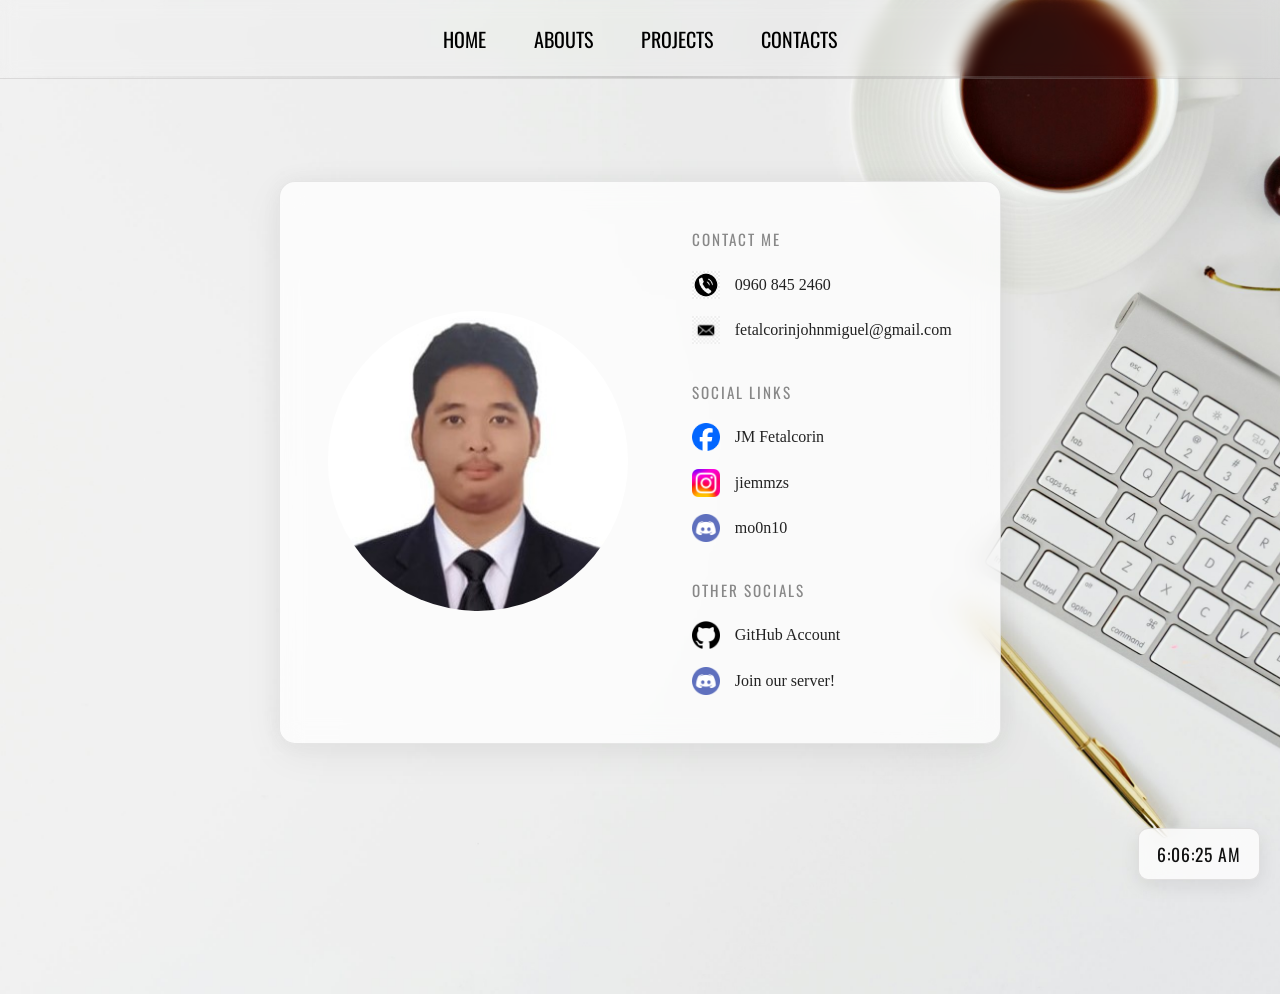
==== contacts.html @ aaa21c91 "Initial commit" ====
<!DOCTYPE html>
<html lang="en">
<head>
    <meta charset="UTF-8">
    <meta name="viewport" content="width=device-width, initial-scale=1.0">
    <title>Contacts | Portfolio</title>
    <link rel="stylesheet" href="style.css">
    <script src="scripts/main.js" defer></script>
</head>
<body id="home">
    <div id="container">
        <div id="currentTime"></div>
        <header>
            <nav>
                <ul>
                    <li><a href="index.html">HOME</a> </li
                        >
                    <li><a href="abouts.html">ABOUTS</a> </li>

                    <li><a href="projects.html">PROJECTS</a> </li>

                    <li><a href="contacts.html">CONTACTS</a> </li>
                </ul>
            </nav>
        </header>
        <section id="contacts">
            <div id="contacts-container">
                <div id="image">
                    <img src="imgs/self.jpg" alt="self-photo">
                </div>
                <div id="details">
                    <h1>CONTACT ME</h1>

                    <div id="other-links" class="contact-item">
                        <img src="imgs/icons/phone.png" alt="email"><h6>0960 845 2460</h6>
                        <img src="imgs/icons/mail.png" alt="email"><h6>fetalcorinjohnmiguel@gmail.com</h6>
                    </div>

                    <h1>SOCIAL LINKS</h1>

                    <div id="socials-links" class="contact-item">
                        <a href="https://web.facebook.com/johnmiguel.loristofetalcorin" target="_blank"><img src="imgs/icons/facebook.png" alt="facebook"></a> <h6>JM Fetalcorin</h6>
                        <a href="https://www.instagram.com/jiemmzs/" target="_blank"><img src="imgs/icons/instagram.png" alt="instagram"></a> <h6>jiemmzs</h6>
                        <a href="https://discord.com" target="_blank"><img src="imgs/icons/discord.png" alt="discord"> </a><h6>mo0n10</h6>
                    </div>

                    <h1>OTHER SOCIALS</h1>

                    <div id="other-links" class="contact-item">
                        <a href="https://github.com/JM21341" target="_blank"><img src="imgs/icons/github.png" alt="instagram"></a> <h6>GitHub Account</h6>
                        <a href="https://discord.gg/7DBaZFUr" target="_blank"><img src="imgs/icons/discord.png" alt="facebook"></a> <h6>Join our server!</h6>
                    </div>
                </div>
            </div>
        </section>
    </div>
</body>
</html>
---- style.css ----
/* FONTS */

@font-face{
    font-family: 'Oswald';
    src: url(fonts/Oswald/static/Oswald-Regular.ttf);
}

@font-face{
    font-family: 'Merriweather';
    src: url(fonts/Merriweather,Oswald/Merriweather-VariableFont_opsz\,wdth\,wght.ttf);
}

/* ----- */

/* GENERAL */

*{
    margin: 0px;
    padding: 0px;
}

body{
    width: 100%;
    background-image: url("imgs/home-bg.jpg");
    background-position: center;
    background-repeat: no-repeat;
    background-size:cover;
}

#container{
    display: flex;
    flex-direction: column;
    min-height: 100vh;
}

header{
    position: fixed;
    width: 100%;
    top: 0;
    left: 0;
    height: fit-content;
    margin-bottom: 2em;
    background-color: transparent;
    backdrop-filter: blur(8px);
    box-shadow: none; 
    z-index: 1000;
}

header::after {
    content: "";
    display: block;
    position: absolute;
    bottom: 0;
    left: 0;
    width: 100%;
    height: 2px; 
    background: linear-gradient(
        to right, 
        rgba(165, 164, 164, 0) 0%, 
        rgba(165, 164, 164, 0.5) 50%, 
        rgba(165, 164, 164, 0) 100%
    );
}

header nav ul{
    display: flex;
    justify-content: center;
    gap: 3rem;
    list-style-type: none;
    padding: 1.5rem 0;
}

header nav ul li a{
    color: rgb(0,0,0);
    text-decoration: none;
    font-family: 'Oswald', sans-serif;
    display: inline-block;
    font-size: 20px;
    transition: color 0.3s ease, border-color 0.3s ease, padding-bottom 0.3s ease;
}

header nav ul li{
    transition: transform 0.3s cubic-bezier(0.25, 0.46, 0.45, 0.94);
}

header nav ul li:hover {
    transform: translateY(-4px); 
}

header nav ul li:hover a {
    color: rgb(105, 105, 105);
    border-bottom-color: rgb(105, 105, 105); 
    padding-bottom: 10px;  
}

/* CLOCK STYLE */

#currentTime {
    position: fixed;
    bottom: 20px;
    right: 20px;
    padding: 12px 18px;
    background: rgba(255, 255, 255, 0.75);
    backdrop-filter: blur(12px);
    border: 1px solid rgba(165, 164, 164, 0.3);
    border-radius: 10px;
    box-shadow: 0 6px 20px rgba(0, 0, 0, 0.08);
    font-family: "Oswald", sans-serif;
    font-size: 1.1rem;
    letter-spacing: 1px;
    color: #111;
    z-index: 9999;
}

/* ------ */

/* ----- */

/* HOME */

body#home{
    overflow: hidden;
}

#home{
    display: flex;
    justify-content: center;
    align-items: center;
    padding: 30px 2rem 4rem 2rem;
    box-sizing: border-box;
    min-height: 100vh;
}

#home #details-container{
    display: flex;
    flex-direction: row;
    align-items: center;
    justify-content: flex-start;
    gap: 4rem;
    max-width: 1000px;
    width: 100%;
    padding: 3rem;
    border-radius: 16px;
    background-color: rgba(255, 255, 255, 0.75); 
    backdrop-filter: blur(12px);
    border: 1px solid rgba(165, 164, 164, 0.25);
    box-shadow: 0 10px 40px rgba(0, 0, 0, 0.06), 
                0 0 20px rgba(165, 164, 164, 0.1); 
}

/* IMAGE EDIT */

#image img{
    width: 300px;
    height: 300px;
    object-fit: cover;
    border-radius: 50%;
}

/* ---- */

/* HOME DETAILS */

#details{
    display: flex;
    flex-direction: column;
    gap: 0rem;
    text-align: left;
    flex: 1; 
}

#details h1{
    font-family: 'Merriweather', sans-serif;
    font-size: 2.8rem;
    color: #111111;
    line-height: 1.2;
}

#details h2 {
    font-family: 'Oswald', serif;
    font-size: 1.5rem;
    font-weight: 300;
    color: #444444;
}

/* ----- */

/* BUTTONS */

#btns {
    display: flex;
    justify-content: center;
    align-items: center;
    gap: 1.5rem;
    margin-top: 2rem;
}

#about-me-btn a, #projects-btn a {
    display: inline-block;
    padding: 0.8rem 1.8rem;
    font-family: 'Oswald', sans-serif;
    text-decoration: none;
    font-size: 0.95rem;
    letter-spacing: 1px;
    border-radius: 6px;
    white-space: nowrap; 
    transition: all 0.25s ease-in-out;
}

#about-me-btn a {
    background-color: #111111;
    color: #ffffff;
    border: 1px solid #111111;
}

#about-me-btn a:hover {
    background-color: transparent;
    color: #111111;
}

/* Outlined Button */
#projects-btn a {
    background-color: transparent;
    color: #111111;
    border: 1px solid #111111;
}

#projects-btn a:hover {
    background-color: #111111;
    color: #ffffff;
}


/* ------ */

/* ----- */

/* ABOUTS PAGE */

body#abouts{
    overflow: auto;
    background-attachment: fixed;
}

#abouts {
    display: flex;
    justify-content: center;
    align-items: flex-start;
    padding: 80px 2rem 4rem 2rem;
    min-height: 100vh;
    box-sizing: border-box;
}

#abouts-container {
    max-width: 950px;
    width: 100%;
    display: flex;
    flex-direction: column;
    gap: 1.8rem;
    align-items: stretch;  
    gap: 2rem;  
    text-align: left;
}

/* DETAILS */

#abouts-container details {
    display: block;
    width: 100%;   
    background-color: rgba(255, 255, 255, 0.75); 
    backdrop-filter: blur(12px);
    border: 1px solid rgba(165, 164, 164, 0.4); 
    border-radius: 8px;
    box-shadow: 0 4px 15px rgba(0, 0, 0, 0.03);
    box-sizing: border-box;
}

#abouts-container details:hover {
    transform: translateY(-2px);
    box-shadow: 0 12px 35px rgba(0, 0, 0, 0.06), 
                0 0 20px rgba(165, 164, 164, 0.15);
}

#abouts-container summary {
    font-family: 'Oswald', sans-serif;
    font-size: 1.4rem;
    color: #030303;
    padding: 1.5rem 2rem;
    cursor: pointer;
    text-align: left;
    user-select: none;
}

#abouts-container details p {
    font-family: 'Merriweather', serif;
    font-size: 1.05rem;
    line-height: 1.8;
    color: #222222;
    text-align: left;           
    padding: 0 2rem 1.8rem 2rem;
    border-top: 1px solid rgba(165, 164, 164, 0.2);
}

/* ------ */

/* ------- */

/* PROJECTS */

body#projects {
    overflow: auto;
    background-attachment: fixed;
}
 
#projects {
    display: flex;
    flex-direction: column;
    align-items: center;
    padding: 100px 2rem 5rem 2rem;
    min-height: 100vh;
    box-sizing: border-box;
}
 
#projects-header {
    text-align: center;
    margin-bottom: 3.5rem;
}
 
#projects-header h1 {
    font-family: 'Merriweather', serif;
    font-size: 2.6rem;
    color: #111111;
    letter-spacing: -0.5px;
}
 
#projects-header p {
    font-family: 'Oswald', sans-serif;
    font-size: 1rem;
    color: #777777;
    margin-top: 0.5rem;
    letter-spacing: 1.5px;
    text-transform: uppercase;
}
 
/* GRID */
 
#projects-container {
    display: grid;
    grid-template-columns: repeat(auto-fill, minmax(280px, 1fr));
    gap: 1.8rem;
    max-width: 1100px;
    width: 100%;
}
 
/* CARD */
 
.project-card {
    position: relative;
    background-color: rgba(255, 255, 255, 0.75);
    backdrop-filter: blur(12px);
    border: 1px solid rgba(165, 164, 164, 0.3);
    border-radius: 12px;
    overflow: hidden;
    cursor: pointer;
    text-decoration: none;
    display: block;
    box-shadow: 0 4px 15px rgba(0, 0, 0, 0.04);
    transition: transform 0.3s cubic-bezier(0.25, 0.46, 0.45, 0.94),
                box-shadow 0.3s ease,
                border-color 0.3s ease;
    height: 220px;
}
 
.project-card:hover {
    transform: translateY(-5px);
    box-shadow: 0 16px 45px rgba(0, 0, 0, 0.1),
                0 0 25px rgba(165, 164, 164, 0.18);
    border-color: rgba(100, 100, 100, 0.25);
}
 
/* CARD INFO (always visible) */
 
.card-info {
    padding: 1.8rem 1.8rem 1.2rem 1.8rem;
    position: relative;
    z-index: 2;
    transition: transform 0.35s cubic-bezier(0.25, 0.46, 0.45, 0.94);
}
 
.project-card:hover .card-info {
    transform: translateY(-8px);
}
 
.card-icon {
    font-size: 1.1rem;
    margin-bottom: 0.8rem;
    opacity: 0.5;
    font-family: 'Oswald', sans-serif;
    letter-spacing: 2px;
    color: #555;
}
 
.card-title {
    font-family: 'Merriweather', serif;
    font-size: 1.2rem;
    color: #111111;
    margin-bottom: 0.5rem;
    line-height: 1.3;
}
 
.card-tags {
    display: flex;
    flex-wrap: wrap;
    gap: 0.4rem;
    margin-top: 0.6rem;
}
 
.card-tag {
    font-family: 'Oswald', sans-serif;
    font-size: 0.7rem;
    letter-spacing: 1px;
    color: #666;
    border: 1px solid rgba(150, 150, 150, 0.35);
    border-radius: 4px;
    padding: 0.15rem 0.55rem;
    text-transform: uppercase;
}
 
/* PREVIEW PEEK (slides up on hover) */
 
.card-preview {
    position: absolute;
    bottom: 0;
    left: 0;
    width: 100%;
    padding: 1rem 1.8rem 1.4rem 1.8rem;
    box-sizing: border-box;
    background: linear-gradient(
        to bottom,
        rgba(255, 255, 255, 0) 0%,
        rgba(255, 255, 255, 0.88) 30%
    );
    transform: translateY(100%);
    transition: transform 0.35s cubic-bezier(0.25, 0.46, 0.45, 0.94),
                opacity 0.3s ease;
    opacity: 0;
    border-top: 1px solid rgba(165, 164, 164, 0.2);
}
 
.project-card:hover .card-preview {
    transform: translateY(0%);
    opacity: 1;
}
 
/* Faux text lines simulating a content preview */
 
.preview-line {
    height: 7px;
    border-radius: 4px;
    background-color: rgba(100, 100, 100, 0.13);
    margin-bottom: 6px;
}
 
.preview-line:nth-child(1) { width: 90%; }
.preview-line:nth-child(2) { width: 75%; }
.preview-line:nth-child(3) { width: 55%; opacity: 0.6; }
 
.preview-dots {
    display: flex;
    gap: 4px;
    margin-top: 8px;
}
 
.preview-dot {
    width: 5px;
    height: 5px;
    border-radius: 50%;
    background-color: rgba(100, 100, 100, 0.25);
}
 
.preview-cta {
    font-family: 'Oswald', sans-serif;
    font-size: 0.75rem;
    letter-spacing: 1.5px;
    color: #444;
    text-transform: uppercase;
    margin-top: 0.6rem;
    display: flex;
    align-items: center;
    gap: 0.4rem;
}
 
.preview-cta::after {
    content: "→";
    transition: transform 0.2s ease;
}
 
.project-card:hover .preview-cta::after {
    transform: translateX(3px);
}
 
/* Empty state if no projects */
 
#projects-empty {
    font-family: 'Oswald', sans-serif;
    font-size: 1rem;
    color: #888;
    letter-spacing: 1px;
    text-align: center;
    margin-top: 4rem;
    opacity: 0.7;
}
 
/* ------- */
 
/* ------- */
 
/* ADD PROJECT BUTTON (lives in the grid) */
 
#add-project-btn {
    display: flex;
    flex-direction: column;
    align-items: center;
    justify-content: center;
    gap: 0.5rem;
    height: 220px;
    background-color: rgba(255, 255, 255, 0.45);
    backdrop-filter: blur(12px);
    border: 1.5px dashed rgba(150, 150, 150, 0.4);
    border-radius: 12px;
    cursor: pointer;
    transition: background-color 0.25s ease,
                border-color 0.25s ease,
                transform 0.3s cubic-bezier(0.25, 0.46, 0.45, 0.94);
}
 
#add-project-btn:hover {
    background-color: rgba(255, 255, 255, 0.7);
    border-color: rgba(100, 100, 100, 0.45);
    transform: translateY(-4px);
}
 
.add-icon {
    font-size: 2rem;
    font-weight: 300;
    color: #888;
    line-height: 1;
    font-family: 'Oswald', sans-serif;
}
 
.add-label {
    font-family: 'Oswald', sans-serif;
    font-size: 0.85rem;
    letter-spacing: 1.5px;
    text-transform: uppercase;
    color: #888;
}
 
/* ------- */
 
/* MODAL BACKDROP */
 
.modal-backdrop {
    display: none;
    position: fixed;
    inset: 0;
    background-color: rgba(0, 0, 0, 0.3);
    backdrop-filter: blur(4px);
    z-index: 2000;
    align-items: center;
    justify-content: center;
    padding: 1rem;
    box-sizing: border-box;
}
 
.modal-backdrop.active {
    display: flex;
}
 
/* MODAL BOX */
 
.modal-box {
    background-color: rgba(255, 255, 255, 0.96);
    border: 1px solid rgba(165, 164, 164, 0.3);
    border-radius: 14px;
    padding: 2.2rem 2.4rem;
    width: 100%;
    max-width: 460px;
    box-shadow: 0 20px 60px rgba(0, 0, 0, 0.12);
    display: flex;
    flex-direction: column;
    gap: 1.2rem;
}
 
.modal-box--wide {
    max-width: 640px;
}
 
.modal-box h2 {
    font-family: 'Merriweather', serif;
    font-size: 1.4rem;
    color: #111;
}
 
/* FORM FIELDS */
 
.modal-field {
    display: flex;
    flex-direction: column;
    gap: 0.35rem;
}
 
.modal-field label {
    font-family: 'Oswald', sans-serif;
    font-size: 0.8rem;
    letter-spacing: 1px;
    text-transform: uppercase;
    color: #555;
}
 
.field-hint {
    font-size: 0.75rem;
    color: #999;
    text-transform: none;
    letter-spacing: 0;
}
 
.modal-field input {
    font-family: 'Merriweather', serif;
    font-size: 0.95rem;
    color: #111;
    padding: 0.65rem 0.9rem;
    border: 1px solid rgba(150, 150, 150, 0.35);
    border-radius: 7px;
    background-color: rgba(255, 255, 255, 0.8);
    outline: none;
    transition: border-color 0.2s ease, box-shadow 0.2s ease;
}
 
.modal-field input:focus {
    border-color: rgba(100, 100, 100, 0.5);
    box-shadow: 0 0 0 3px rgba(100, 100, 100, 0.07);
}
 
.modal-field input::placeholder {
    color: #bbb;
}
 
/* ERROR */
 
.modal-error {
    font-family: 'Oswald', sans-serif;
    font-size: 0.8rem;
    letter-spacing: 0.5px;
    color: #c0392b;
    min-height: 1rem;
}
 
/* MODAL ACTIONS */
 
.modal-actions {
    display: flex;
    justify-content: flex-end;
    gap: 0.8rem;
    margin-top: 0.4rem;
}
 
.btn-ghost {
    font-family: 'Oswald', sans-serif;
    font-size: 0.85rem;
    letter-spacing: 1px;
    text-transform: uppercase;
    padding: 0.65rem 1.4rem;
    border: 1px solid rgba(150, 150, 150, 0.4);
    border-radius: 7px;
    background: transparent;
    color: #555;
    cursor: pointer;
    transition: all 0.2s ease;
}
 
.btn-ghost:hover {
    background-color: rgba(0, 0, 0, 0.04);
    border-color: rgba(100, 100, 100, 0.5);
}
 
.btn-solid {
    font-family: 'Oswald', sans-serif;
    font-size: 0.85rem;
    letter-spacing: 1px;
    text-transform: uppercase;
    padding: 0.65rem 1.4rem;
    border: 1px solid #111;
    border-radius: 7px;
    background-color: #111;
    color: #fff;
    cursor: pointer;
    transition: all 0.2s ease;
}
 
.btn-solid:hover {
    background-color: transparent;
    color: #111;
}
 
/* EXPORT CODE BLOCK */
 
.export-instructions {
    font-family: 'Merriweather', serif;
    font-size: 0.9rem;
    color: #444;
    line-height: 1.7;
}
 
.export-instructions code {
    font-family: monospace;
    background-color: rgba(0,0,0,0.06);
    padding: 0.1rem 0.4rem;
    border-radius: 4px;
    font-size: 0.85rem;
}
 
.export-code {
    background-color: #f5f5f5;
    border: 1px solid rgba(150, 150, 150, 0.25);
    border-radius: 8px;
    padding: 1.2rem;
    font-family: monospace;
    font-size: 0.78rem;
    color: #222;
    overflow-x: auto;
    white-space: pre;
    max-height: 260px;
    overflow-y: auto;
    line-height: 1.6;
}
 
/* ------- */

/* CONTACTS */

body#contacts{
    overflow: hidden;
}

#contacts{
    display: flex;
    justify-content: center;
    align-items: center;
    padding: 30px 2rem 4rem 2rem;
    box-sizing: border-box;
    min-height: 100vh;
}

#contacts #contacts-container{
    display: flex;
    flex-direction: row;
    align-items: center;
    justify-content: flex-start;
    gap: 4rem;
    max-width: 1000px;
    width: 100%;
    padding: 3rem;
    border-radius: 16px;
    background-color: rgba(255, 255, 255, 0.75); 
    backdrop-filter: blur(12px);
    border: 1px solid rgba(165, 164, 164, 0.25);
    box-shadow: 0 10px 40px rgba(0, 0, 0, 0.06), 
                0 0 20px rgba(165, 164, 164, 0.1); 
}

#contacts #details{
    display: flex;
    flex-direction: column;
    gap: 0.4rem;
    text-align: left;
    flex: 1; 
}

#contacts #details h1{
    font-family: 'Oswald', sans-serif;
    font-size: 0.95rem;
    font-weight: 400;
    letter-spacing: 2px;
    text-transform: uppercase;
    color: #888888;
    margin-top: 2rem;
    margin-bottom: 1rem;
}

#contacts #details h1:first-child{
    margin-top: 0;
}

/* ICON + LABEL ROWS */

#socials-links,
#other-links{
    display: grid;
    grid-template-columns: auto 1fr;
    align-items: center;
    column-gap: 0.9rem;
    row-gap: 1.1rem;
}

#socials-links img,
#other-links img{
    width: 28px;
    height: 28px;
    object-fit: contain;
    display: block;
    transition: transform 0.25s ease, opacity 0.25s ease;
}

#socials-links a:hover img,
#other-links img:hover{
    transform: scale(1.12);
}

#socials-links h6,
#other-links h6{
    font-family: 'Merriweather', serif;
    font-size: 1rem;
    font-weight: 400;
    color: #222222;
    margin: 0;
    color: #222222;
    transition: color 0.25s ease;
}

.contact-item:hover h6{
    color: #555555;
}

/* ------ */
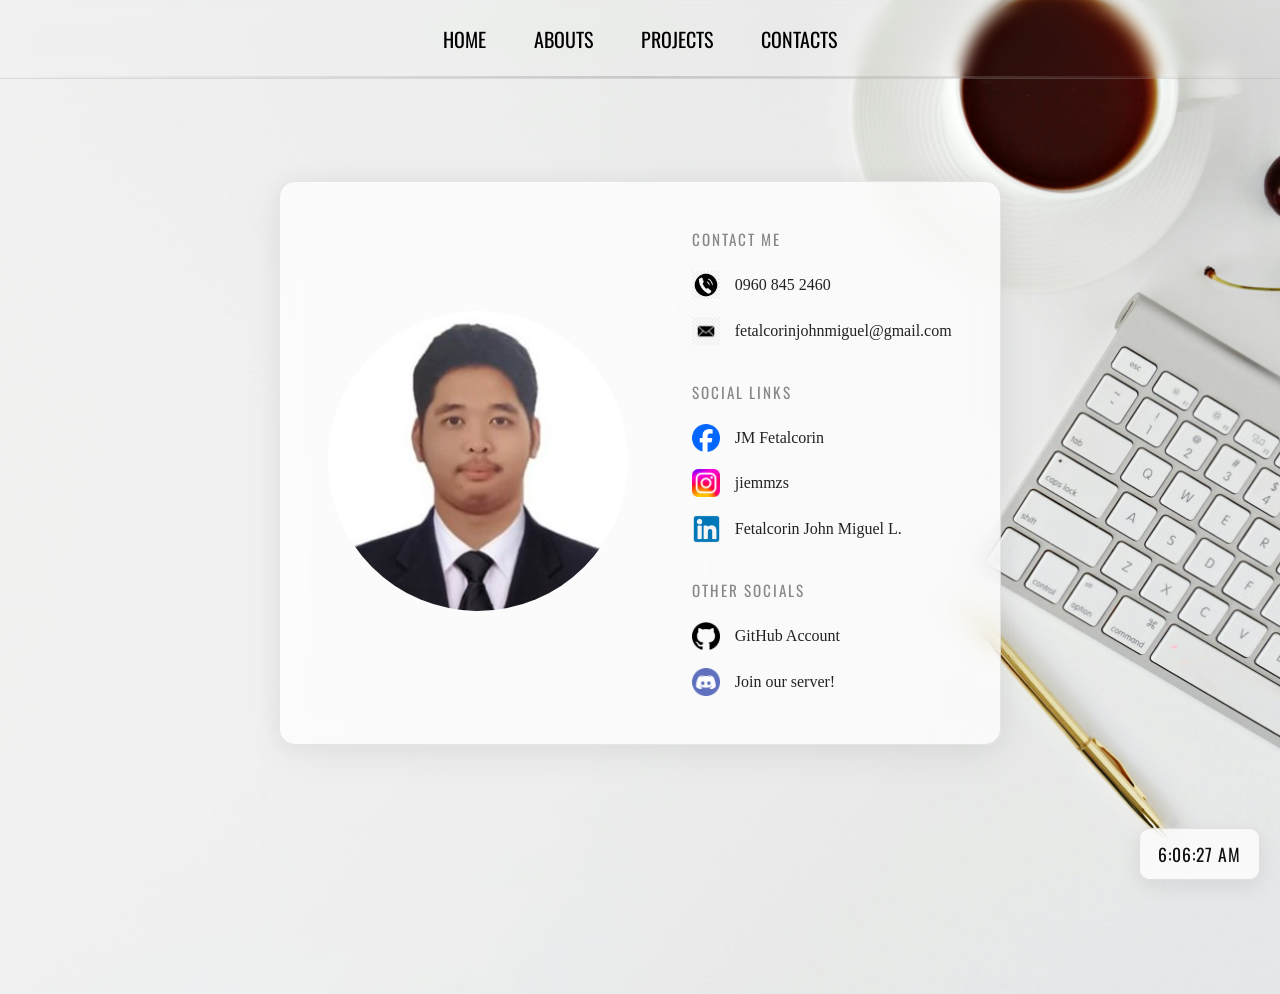
==== commit 25164eca: "Replaced discord social link to linkedin" ====
--- a/contacts.html
+++ b/contacts.html
@@ -41,7 +41,7 @@
                     <div id="socials-links" class="contact-item">
                         <a href="https://web.facebook.com/johnmiguel.loristofetalcorin" target="_blank"><img src="imgs/icons/facebook.png" alt="facebook"></a> <h6>JM Fetalcorin</h6>
                         <a href="https://www.instagram.com/jiemmzs/" target="_blank"><img src="imgs/icons/instagram.png" alt="instagram"></a> <h6>jiemmzs</h6>
-                        <a href="https://discord.com" target="_blank"><img src="imgs/icons/discord.png" alt="discord"> </a><h6>mo0n10</h6>
+                        <a href="https://www.linkedin.com/in/fetalcorin-john-miguel-l-9a1b85406/" target="_blank"><img src="imgs/icons/linked-in.png" alt="linked in png"> </a><h6>Fetalcorin John Miguel L.</h6>
                     </div>
 
                     <h1>OTHER SOCIALS</h1>
--- a/style.css
+++ b/style.css
@@ -832,4 +832,425 @@
     color: #555555;
 }
 
-/* ------ */+/* ------ */
+
+/* ALL PROJECT STYLES */
+
+body#project{
+    overflow: auto;
+    background-attachment: fixed;
+}
+ 
+.project{
+    display: flex;
+    flex-direction: column;
+    align-items: center;
+    padding: 110px 2rem 5rem 2rem;
+    min-height: 100vh;
+    box-sizing: border-box;
+}
+ 
+.project .project-container{
+    max-width: 950px;
+    width: 100%;
+    display: flex;
+    flex-direction: column;
+    gap: 2.2rem;
+}
+ 
+.project .project-heading{
+    text-align: center;
+}
+ 
+.project .project-heading h1{
+    font-family: 'Merriweather', serif;
+    font-size: 2.4rem;
+    color: #111111;
+    letter-spacing: -0.5px;
+}
+ 
+.project .project-heading h2{
+    font-family: 'Oswald', sans-serif;
+    font-size: 0.95rem;
+    color: #777777;
+    margin-top: 0.6rem;
+    letter-spacing: 1.5px;
+    text-transform: uppercase;
+}
+ 
+.project .project-heading h4{
+    font-family: 'Oswald', sans-serif;
+    font-size: 0.8rem;
+    color: #999999;
+    letter-spacing: 1px;
+    text-transform: uppercase;
+    margin-top: 1.4rem;
+}
+ 
+.project .project-heading ol{
+    list-style: none;
+    margin-top: 0.4rem;
+    font-family: 'Merriweather', serif;
+    font-size: 0.95rem;
+    color: #444444;
+}
+ 
+/* ----- */
+ 
+/* PROJECT ACCORDION LAYOUT (project2 style) */
+ 
+.project-details{
+    display: flex;
+    flex-direction: column;
+    gap: 1.1rem;
+}
+ 
+.project-details details{
+    background-color: rgba(255, 255, 255, 0.75);
+    backdrop-filter: blur(12px);
+    border: 1px solid rgba(165, 164, 164, 0.4);
+    border-radius: 8px;
+    box-shadow: 0 4px 15px rgba(0, 0, 0, 0.03);
+    box-sizing: border-box;
+    overflow: hidden;
+    transition: transform 0.25s ease, box-shadow 0.25s ease;
+}
+ 
+.project-details details:hover{
+    transform: translateY(-2px);
+    box-shadow: 0 12px 35px rgba(0, 0, 0, 0.06),
+                0 0 20px rgba(165, 164, 164, 0.15);
+}
+ 
+.project-details summary{
+    font-family: 'Oswald', sans-serif;
+    font-size: 1.15rem;
+    color: #030303;
+    padding: 1.3rem 2rem;
+    cursor: pointer;
+    user-select: none;
+    list-style: none;
+    display: flex;
+    align-items: center;
+    justify-content: space-between;
+}
+ 
+.project-details summary::-webkit-details-marker{
+    display: none;
+}
+ 
+.project-details summary::after{
+    content: "+";
+    font-size: 1.3rem;
+    color: #999999;
+    transition: transform 0.25s ease;
+}
+ 
+.project-details details[open] summary::after{
+    transform: rotate(45deg);
+}
+ 
+.project-details details > *:not(summary){
+    padding: 0 2rem 1.6rem 2rem;
+}
+ 
+.project-details details p{
+    font-family: 'Merriweather', serif;
+    font-size: 1rem;
+    line-height: 1.8;
+    color: #222222;
+    border-top: 1px solid rgba(165, 164, 164, 0.2);
+    padding-top: 1.2rem;
+}
+ 
+.project-details details ol{
+    font-family: 'Merriweather', serif;
+    font-size: 0.95rem;
+    color: #222222;
+    line-height: 1.9;
+    border-top: 1px solid rgba(165, 164, 164, 0.2);
+    padding-top: 1.2rem;
+    margin-left: 1.2rem;
+}
+
+.project-details details h1{
+    font-family: 'Merriweather', sans-serif;
+    font-size: 1.28rem;
+    color: #030303;
+    letter-spacing: 1px;
+    text-transform: uppercase;
+    border-top: 1px solid rgba(165, 164, 164, 0.2);
+    padding-top: 1.2rem;
+    margin-bottom: 0.21rem;
+}
+ 
+.project-details details h2{
+    font-family: 'Oswald', sans-serif;
+    font-size: 0.85rem;
+    color: #888888;
+    letter-spacing: 1px;
+    text-transform: uppercase;
+    border-top: 1px solid rgba(165, 164, 164, 0.2);
+    padding-top: 1.2rem;
+    margin-bottom: 0.8rem;
+}
+ 
+.project-details details img{
+    width: 32px;
+    height: 32px;
+    object-fit: contain;
+    transition: transform 0.25s ease;
+}
+ 
+.project-details details a:hover img{
+    transform: scale(1.1);
+}
+ 
+.project-details details h6{
+    font-family: 'Merriweather', serif;
+    font-size: 0.85rem;
+    color: #555555;
+    font-weight: 400;
+    margin-top: 0.4rem;
+}
+ 
+/* ----- */
+ 
+/* PROJECT DOCS LAYOUT (project4 style, scrollable) */
+
+ 
+.project-docs-container{
+    display: flex;
+    flex-direction: column;
+    gap: 0.5rem;
+}
+ 
+/* Inner heading acts as the doc's title bar above the scrollable body */
+.project-docs-container > .project-docs-heading{
+    text-align: center;
+    padding-bottom: 1.2rem;
+    border-bottom: 1px solid rgba(165, 164, 164, 0.3);
+    margin-bottom: 0.5rem;
+}
+ 
+.project-docs-container > .project-docs-heading h1{
+    font-family: 'Merriweather', serif;
+    font-size: 1.7rem;
+    color: #111111;
+}
+ 
+.project-docs-container > .project-docs-heading h2{
+    font-family: 'Oswald', sans-serif;
+    font-size: 0.85rem;
+    color: #777777;
+    letter-spacing: 1px;
+    margin-top: 0.4rem;
+}
+ 
+.project-docs-container > .project-docs-heading h4{
+    font-family: 'Oswald', sans-serif;
+    font-size: 0.75rem;
+    color: #999999;
+    letter-spacing: 1px;
+    text-transform: uppercase;
+    margin-top: 1rem;
+}
+ 
+.project-docs-container > .project-docs-heading ol{
+    list-style: none;
+    font-family: 'Merriweather', serif;
+    font-size: 0.9rem;
+    color: #444444;
+    margin-top: 0.3rem;
+}
+ 
+/* The scrollable doc body */
+.project-diagrams{
+    display: flex;
+    flex-direction: column;
+    gap: 1.6rem;
+    max-height: 65vh;
+    overflow-y: auto;
+    padding: 0.5rem 1.2rem 0.5rem 1.6rem;
+    border-left: 2px solid rgba(165, 164, 164, 0.3);
+    scroll-behavior: smooth;
+}
+ 
+.project-diagrams::-webkit-scrollbar{
+    width: 6px;
+}
+ 
+.project-diagrams::-webkit-scrollbar-thumb{
+    background-color: rgba(150, 150, 150, 0.4);
+    border-radius: 4px;
+}
+ 
+/* Each <details> reads as a doc section, always expanded-open feel but still collapsible */
+.project-diagrams details{
+    position: relative;
+    background-color: rgba(255, 255, 255, 0.75);
+    backdrop-filter: blur(12px);
+    border: 1px solid rgba(165, 164, 164, 0.3);
+    border-radius: 10px;
+    padding: 0 0 0.2rem 0;
+    box-shadow: 0 4px 15px rgba(0, 0, 0, 0.03);
+}
+ 
+/* Dot marker on the rail to the left, like a doc table-of-contents trail */
+.project-diagrams details::before{
+    content: "";
+    left: -1.85rem;
+    top: 1.6rem;
+    width: 8px;
+    height: 8px;
+    border-radius: 50%;
+    background-color: rgba(120, 120, 120, 0.5);
+}
+ 
+.project-diagrams summary{
+    top: 0;
+    z-index: 1;
+    background-color: rgba(255, 255, 255, 0.92);
+    backdrop-filter: blur(12px);
+    border-radius: 10px 10px 0 0;
+    font-family: 'Oswald', sans-serif;
+    font-size: 1.05rem;
+    color: #030303;
+    padding: 1.1rem 1.6rem;
+    cursor: pointer;
+    user-select: none;
+    list-style: none;
+    display: flex;
+    align-items: center;
+    justify-content: space-between;
+}
+ 
+.project-diagrams summary::-webkit-details-marker{
+    display: none;
+}
+ 
+.project-diagrams summary::after{
+    content: "+";
+    font-size: 1.2rem;
+    color: #999999;
+    transition: transform 0.25s ease;
+}
+ 
+.project-diagrams details[open] summary::after{
+    transform: rotate(45deg);
+}
+ 
+.project-diagrams details > h2{
+    font-family: 'Oswald', sans-serif;
+    font-size: 0.75rem;
+    letter-spacing: 1px;
+    text-transform: uppercase;
+    color: #999999;
+    padding: 1rem 1.6rem 0 1.6rem;
+}
+ 
+.project-diagrams details > h3{
+    font-family: 'Oswald', sans-serif;
+    font-size: 0.95rem;
+    color: #444444;
+    padding: 1rem 1.6rem 0.5rem 1.6rem;
+}
+ 
+.project-diagrams details table{
+    width: calc(100% - 3.2rem);
+    margin: 0 1.6rem 1rem 1.6rem;
+    border-collapse: collapse;
+    font-family: 'Merriweather', serif;
+    font-size: 0.88rem;
+}
+ 
+.project-diagrams details table th,
+.project-diagrams details table td{
+    border: 1px solid rgba(165, 164, 164, 0.35);
+    padding: 0.55rem 0.8rem;
+    text-align: left;
+}
+ 
+.project-diagrams details table th{
+    background-color: rgba(0, 0, 0, 0.04);
+    font-family: 'Oswald', sans-serif;
+    font-size: 0.75rem;
+    letter-spacing: 0.5px;
+    text-transform: uppercase;
+    color: #555555;
+}
+ 
+.project-diagrams details img{
+    display: block;
+    max-width: calc(100% - 3.2rem);
+    margin: 0.4rem 1.6rem 1rem 1.6rem;
+    border-radius: 8px;
+    border: 1px solid rgba(165, 164, 164, 0.3);
+}
+ 
+.project-diagrams details p{
+    font-family: 'Merriweather', serif;
+    font-size: 0.92rem;
+    line-height: 1.8;
+    color: #333333;
+    padding: 0 1.6rem 1.4rem 1.6rem;
+}
+ 
+/* Project source block, last item in the doc */
+.project-diagrams .project-source{
+    display: flex;
+    align-items: center;
+    gap: 0.9rem;
+    background-color: rgba(255, 255, 255, 0.75);
+    backdrop-filter: blur(12px);
+    border: 1px solid rgba(165, 164, 164, 0.3);
+    border-radius: 10px;
+    padding: 1.2rem 1.6rem;
+    box-shadow: 0 4px 15px rgba(0, 0, 0, 0.03);
+}
+ 
+.project-diagrams .project-source img{
+    width: 30px;
+    height: 30px;
+    object-fit: contain;
+    transition: transform 0.25s ease;
+}
+ 
+.project-diagrams .project-source a:hover img{
+    transform: scale(1.1);
+}
+ 
+.project-diagrams .project-source h6{
+    font-family: 'Merriweather', serif;
+    font-size: 0.88rem;
+    color: #555555;
+    font-weight: 400;
+}
+ 
+@media (max-width: 760px){
+    .project-diagrams{
+        max-height: 60vh;
+        padding-left: 1.2rem;
+    }
+ 
+    .project-diagrams details::before{
+        left: -1.45rem;
+    }
+}
+
+/* ------- */
+
+/* PROJECT-SPECIFIC STYLES */
+
+#project3 > .project .project-details details h2{
+    font-family: 'Oswald', sans-serif;
+    font-size: 0.85rem;
+    color: #888888;
+    letter-spacing: 1px;
+    text-transform: uppercase;
+    border-top: 1px solid rgba(165, 164, 164, 0.2);
+    padding-top: 1.2rem;
+    margin-bottom: 0.8rem;
+}
+
+/* ------- */
